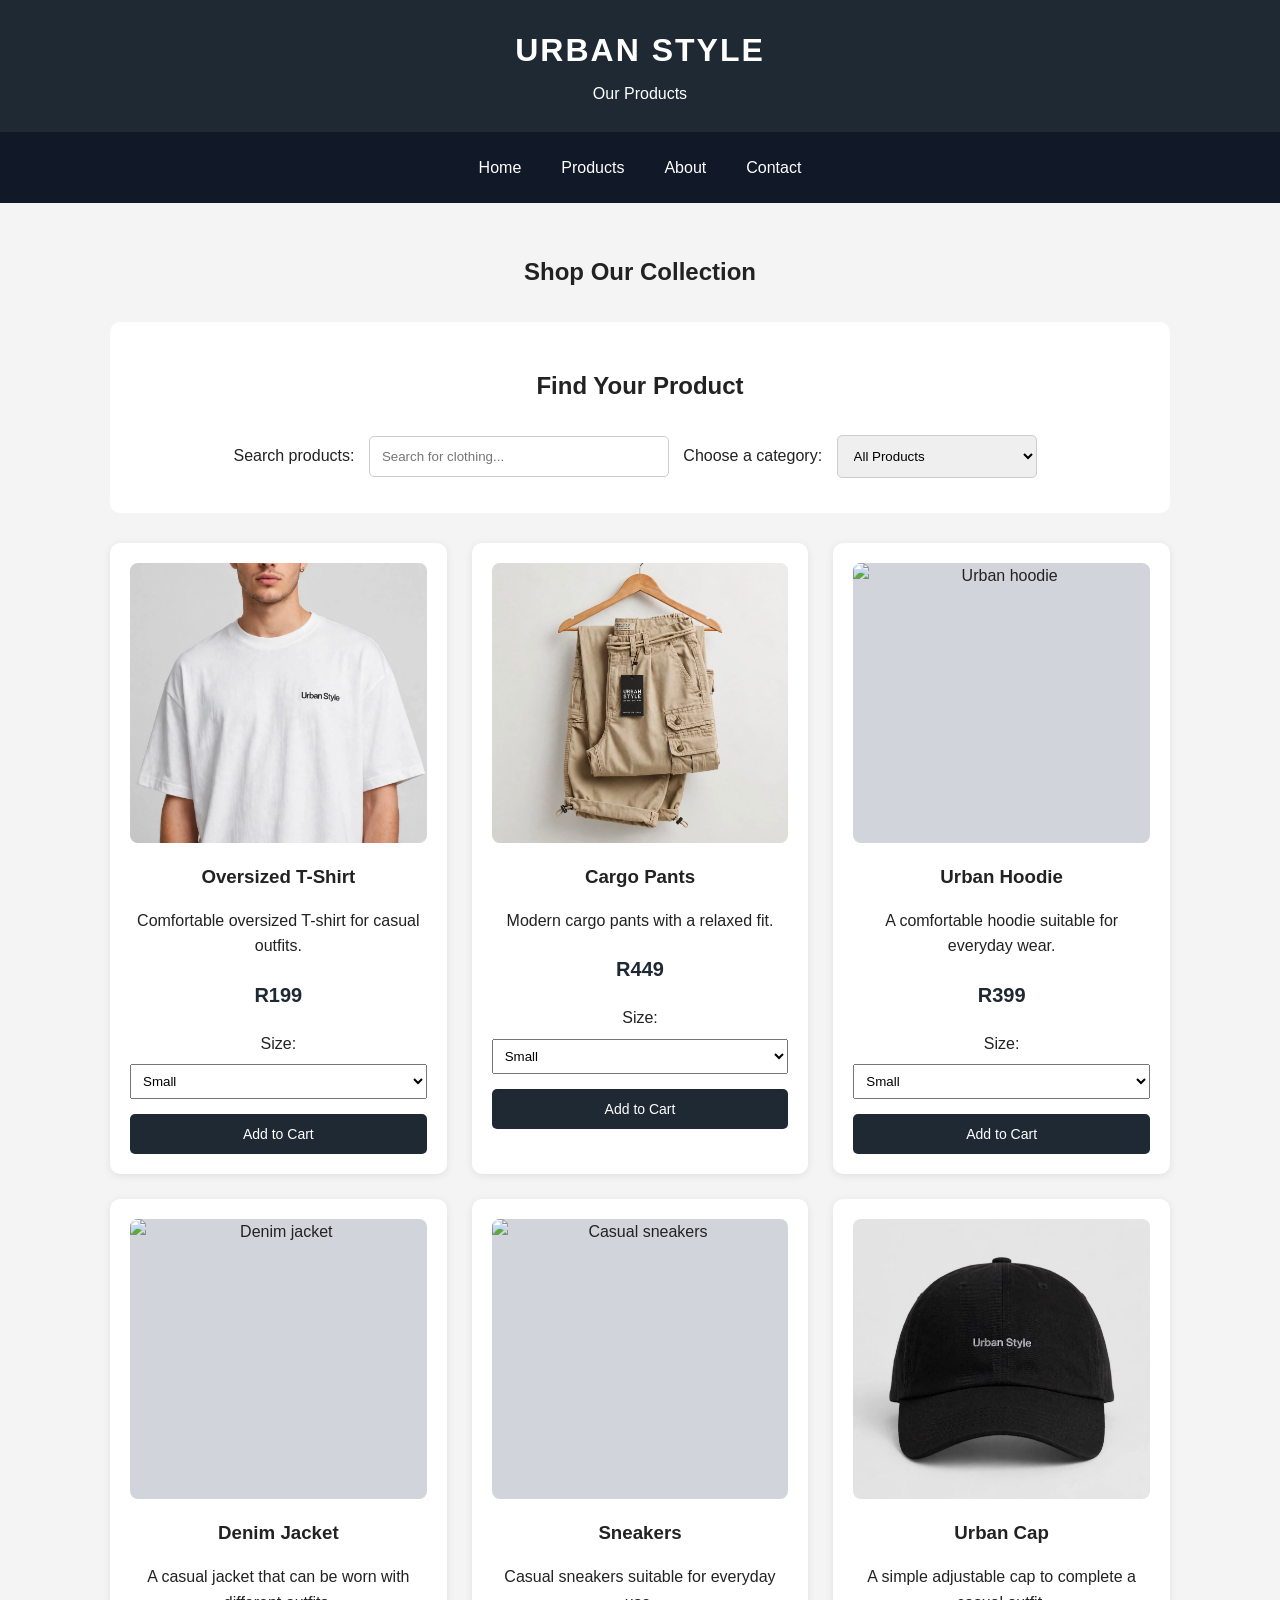
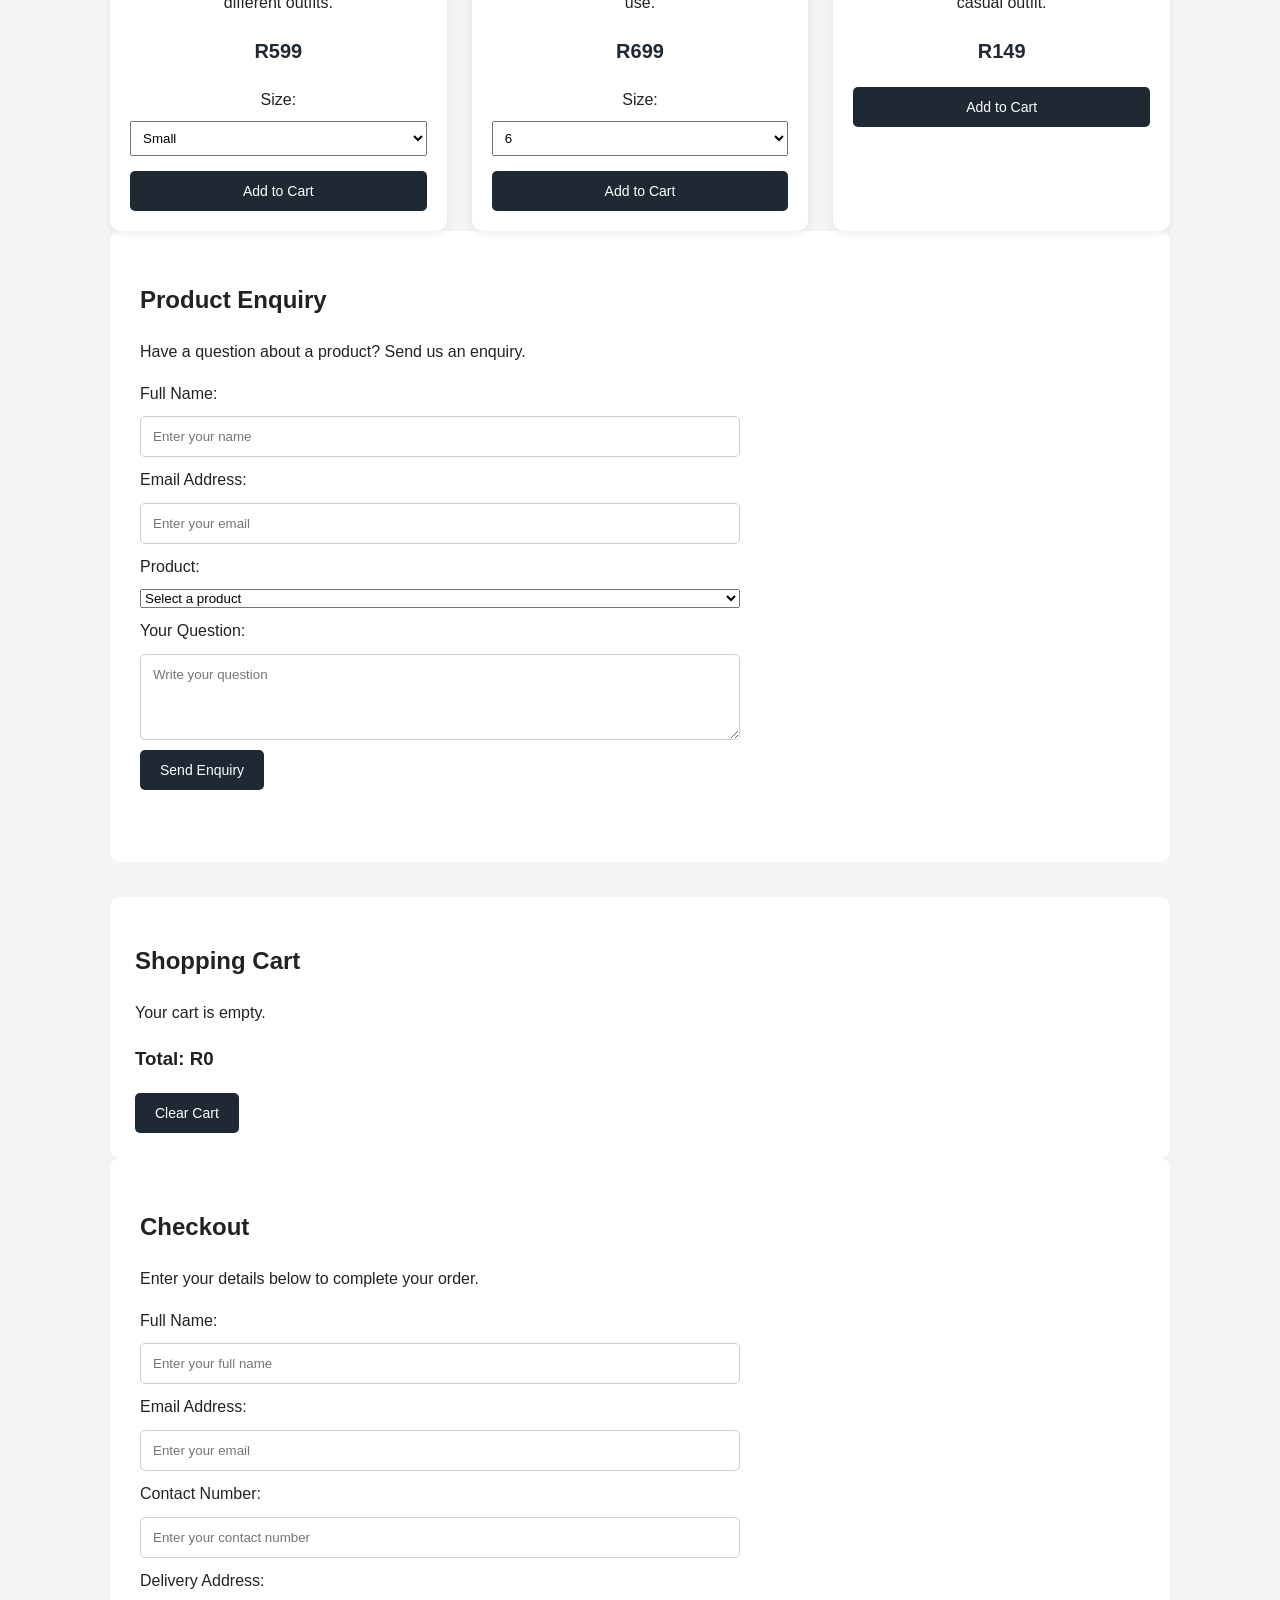
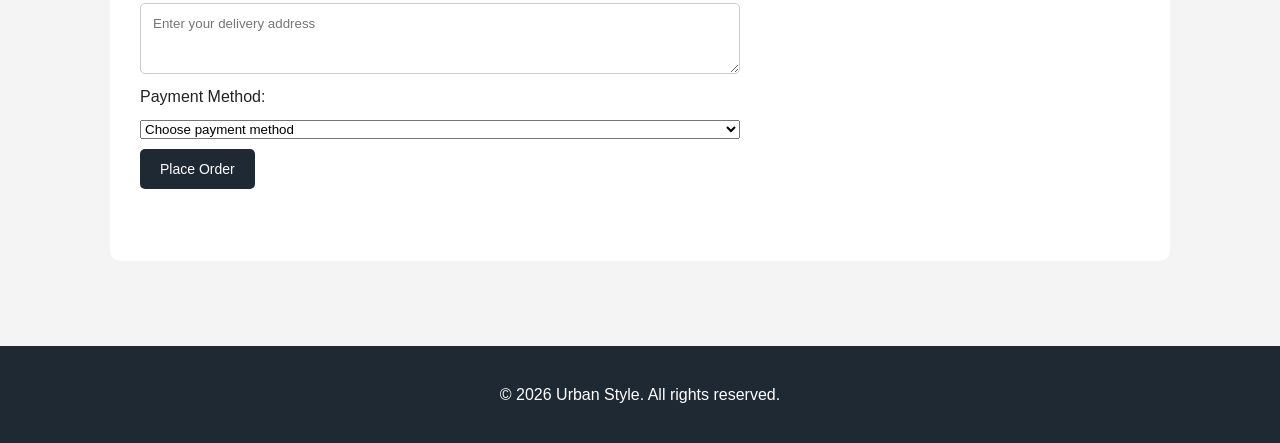
==== products.html @ 8ee0b099 "Add files via upload" ====
<!DOCTYPE html>
<html lang="en">
<head>
    <meta charset="UTF-8">
    <meta name="viewport" content="width=device-width, initial-scale=1.0">

    <title>Urban Style | Shop Urban Clothing</title>

    <meta name="description" content="Shop affordable urban clothing at Urban Style. Find T-shirts, cargo pants, hoodies, jackets, sneakers and caps.">

    <meta name="keywords" content="urban clothing, T-shirts, cargo pants, hoodies, sneakers, affordable fashion">

    <link rel="stylesheet" href="css/style.css">
</head>

<body>

<header>
    <h1>URBAN STYLE</h1>
    <p>Our Products</p>
</header>

<nav aria-label="Main navigation">
    <a href="index.html">Home</a>
    <a href="products.html">Products</a>
    <a href="about.html">About</a>
    <a href="contact.html">Contact</a>
</nav>

<main>

    <h2 class="page-title">Shop Our Collection</h2>

    <!-- Product Search and Filter -->
    <section class="product-search">
        <h2>Find Your Product</h2>

        <label for="searchInput">Search products:</label>
        <input type="text" id="searchInput"
               placeholder="Search for clothing...">

        <label for="categoryFilter">Choose a category:</label>
        <select id="categoryFilter">
            <option value="all">All Products</option>
            <option value="tops">Tops</option>
            <option value="bottoms">Bottoms</option>
            <option value="jackets">Jackets</option>
            <option value="shoes">Shoes</option>
            <option value="accessories">Accessories</option>
        </select>
    </section>

    <!-- Products -->
    <section class="product-grid" id="productGrid">

        <div class="product-card" data-category="tops">
            <div class="product-image">
                <img src="images/tshirt.jpeg" alt="Urban Style oversized T-shirt">
            </div>

            <h3>Oversized T-Shirt</h3>
            <p>Comfortable oversized T-shirt for casual outfits.</p>
            <p class="price">R199</p>

            <label for="size1">Size:</label>
            <select id="size1">
                <option>Small</option>
                <option>Medium</option>
                <option>Large</option>
                <option>XL</option>
            </select>

            <button type="button" onclick="addToCart('Oversized T-Shirt', 199, 'size1')">
                Add to Cart
            </button>
        </div>

        <div class="product-card" data-category="bottoms">
            <div class="product-image">
                <img src="images/cargo.jpeg" alt="Cargo pants">
            </div>

            <h3>Cargo Pants</h3>
            <p>Modern cargo pants with a relaxed fit.</p>
            <p class="price">R449</p>

            <label for="size2">Size:</label>
            <select id="size2">
                <option>Small</option>
                <option>Medium</option>
                <option>Large</option>
                <option>XL</option>
            </select>

            <button type="button" onclick="addToCart('Cargo Pants', 449, 'size2')">
                Add to Cart
            </button>
        </div>

        <div class="product-card" data-category="tops">
            <div class="product-image">
                <img src="images/hoodie.jpeg" alt="Urban hoodie">
            </div>

            <h3>Urban Hoodie</h3>
            <p>A comfortable hoodie suitable for everyday wear.</p>
            <p class="price">R399</p>

            <label for="size3">Size:</label>
            <select id="size3">
                <option>Small</option>
                <option>Medium</option>
                <option>Large</option>
                <option>XL</option>
            </select>

            <button type="button" onclick="addToCart('Urban Hoodie', 399, 'size3')">
                Add to Cart
            </button>
        </div>

        <div class="product-card" data-category="jackets">
            <div class="product-image">
                <img src="images/denim.jpeg" alt="Denim jacket">
            </div>

            <h3>Denim Jacket</h3>
            <p>A casual jacket that can be worn with different outfits.</p>
            <p class="price">R599</p>

            <label for="size4">Size:</label>
            <select id="size4">
                <option>Small</option>
                <option>Medium</option>
                <option>Large</option>
                <option>XL</option>
            </select>

            <button type="button" onclick="addToCart('Denim Jacket', 599, 'size4')">
                Add to Cart
            </button>
        </div>

        <div class="product-card" data-category="shoes">
            <div class="product-image">
                <img src="images/sneakers.jpeg" alt="Casual sneakers">
            </div>

            <h3>Sneakers</h3>
            <p>Casual sneakers suitable for everyday use.</p>
            <p class="price">R699</p>

            <label for="size5">Size:</label>
            <select id="size5">
                <option>6</option>
                <option>7</option>
                <option>8</option>
                <option>9</option>
                <option>10</option>
            </select>

            <button type="button" onclick="addToCart('Sneakers', 699, 'size5')">
                Add to Cart
            </button>
        </div>

        <div class="product-card" data-category="accessories">
            <div class="product-image">
                <img src="images/cap.jpeg" alt="Urban cap">
            </div>

            <h3>Urban Cap</h3>
            <p>A simple adjustable cap to complete a casual outfit.</p>
            <p class="price">R149</p>

            <button type="button" onclick="addToCart('Urban Cap', 149, '')">
                Add to Cart
            </button>
        </div>

    </section>

    <!-- Product Enquiry -->
    <section class="content">

        <h2>Product Enquiry</h2>
        <p>Have a question about a product? Send us an enquiry.</p>

        <form id="enquiryForm" onsubmit="submitEnquiry(event)">

            <label for="enquiryName">Full Name:</label>
            <input type="text" id="enquiryName"
                   placeholder="Enter your name" required>

            <label for="enquiryEmail">Email Address:</label>
            <input type="email" id="enquiryEmail"
                   placeholder="Enter your email" required>

            <label for="enquiryProduct">Product:</label>
            <select id="enquiryProduct" required>
                <option value="">Select a product</option>
                <option>Oversized T-Shirt</option>
                <option>Cargo Pants</option>
                <option>Urban Hoodie</option>
                <option>Denim Jacket</option>
                <option>Sneakers</option>
                <option>Urban Cap</option>
            </select>

            <label for="enquiryMessage">Your Question:</label>
            <textarea id="enquiryMessage" rows="4"
                      placeholder="Write your question" required></textarea>

            <button type="submit">Send Enquiry</button>

            <p id="enquiryResponse" role="status"></p>

        </form>

    </section>

    <!-- Shopping Cart -->
    <section class="cart">

        <h2>Shopping Cart</h2>

        <div id="cart-items">
            <p>Your cart is empty.</p>
        </div>

        <h3>Total: R<span id="cart-total">0</span></h3>

        <button type="button" onclick="clearCart()">Clear Cart</button>

    </section>

    <!-- Checkout Section -->
    <section class="content" id="checkout">

        <h2>Checkout</h2>
        <p>Enter your details below to complete your order.</p>

        <form id="checkoutForm" onsubmit="checkoutOrder(event)">

            <label for="customerName">Full Name:</label>
            <input type="text" id="customerName"
                   placeholder="Enter your full name" required>

            <label for="customerEmail">Email Address:</label>
            <input type="email" id="customerEmail"
                   placeholder="Enter your email" required>

            <label for="customerPhone">Contact Number:</label>
            <input type="tel" id="customerPhone"
                   placeholder="Enter your contact number" required>

            <label for="deliveryAddress">Delivery Address:</label>
            <textarea id="deliveryAddress" rows="3"
                      placeholder="Enter your delivery address" required></textarea>

            <label for="paymentMethod">Payment Method:</label>
            <select id="paymentMethod" required>
                <option value="">Choose payment method</option>
                <option value="Cash on Delivery">Cash on Delivery</option>
                <option value="EFT">EFT (Bank Transfer)</option>
            </select>

            <button type="submit">Place Order</button>

            <p id="checkoutResponse" role="status"></p>

        </form>

    </section>

</main>

<footer>
    <p>&copy; 2026 Urban Style. All rights reserved.</p>
</footer>

<script src="js/script.js"></script>

</body>
</html>
---- css/style.css ----
/* General page styling */

* {
    box-sizing: border-box;
}

body {
    margin: 0;
    font-family: Arial, sans-serif;
    background-color: #f4f4f4;
    color: #222;
    line-height: 1.6;
}

/* Header */

header {
    background-color: #1f2933;
    color: white;
    text-align: center;
    padding: 25px 15px;
}

header h1 {
    margin: 0;
    font-size: 32px;
    letter-spacing: 2px;
}

header p {
    margin: 5px 0 0;
}

/* Navigation */

nav {
    background-color: #111827;
    display: flex;
    justify-content: center;
    flex-wrap: wrap;
    gap: 10px;
    padding: 15px;
}

nav a {
    color: white;
    text-decoration: none;
    padding: 8px 15px;
    border-radius: 5px;
}

nav a:hover {
    background-color: #374151;
}

/* Main content */

main {
    max-width: 1100px;
    margin: auto;
    padding: 30px 20px;
}

.hero {
    background-color: white;
    text-align: center;
    padding: 60px 20px;
    border-radius: 10px;
    margin-bottom: 30px;
}

.hero h2 {
    font-size: 32px;
    margin-top: 0;
}

.content {
    background-color: white;
    padding: 30px;
    border-radius: 10px;
    margin-bottom: 25px;
}

.page-title {
    text-align: center;
    margin-bottom: 30px;
}

/* Buttons */

.button,
button {
    background-color: #1f2933;
    color: white;
    border: none;
    padding: 12px 20px;
    border-radius: 5px;
    cursor: pointer;
    text-decoration: none;
    display: inline-block;
    font-size: 14px;
}

button:hover,
.button:hover {
    background-color: #374151;
}

/* Product search */

.product-search {
    background-color: white;
    padding: 25px;
    margin-bottom: 30px;
    border-radius: 10px;
    text-align: center;
}

.product-search input,
.product-search select {
    padding: 12px;
    margin: 10px;
    border: 1px solid #ccc;
    border-radius: 5px;
    max-width: 100%;
}

.product-search input {
    width: 300px;
}

.product-search select {
    width: 200px;
}

/* Product grid */

.product-grid {
    display: grid;
    grid-template-columns: repeat(3, 1fr);
    gap: 25px;
}

.product-card {
    background-color: white;
    padding: 20px;
    border-radius: 10px;
    text-align: center;
    box-shadow: 0 2px 8px rgba(0, 0, 0, 0.08);
}

.product-image {
    background-color: #d1d5db;
    height: 280px;
    border-radius: 8px;
    margin-bottom: 15px;
    overflow: hidden;
    display: flex;
    align-items: center;
    justify-content: center;
}

.product-image img {
    width: 100%;
    height: 100%;
    object-fit: cover;
    display: block;
}

.product-card h3 {
    margin-bottom: 8px;
}

.price {
    font-size: 20px;
    font-weight: bold;
    color: #1f2933;
}

.product-card select {
    padding: 8px;
    margin: 8px 0 15px;
    width: 100%;
}

.product-card button {
    width: 100%;
}

/* Shopping cart */

.cart {
    background-color: white;
    padding: 25px;
    border-radius: 10px;
    margin-top: 35px;
}

.cart-item {
    display: flex;
    justify-content: space-between;
    align-items: center;
    gap: 10px;
    padding: 12px 0;
    border-bottom: 1px solid #ddd;
}

.quantity-controls button {
    padding: 5px 10px;
    margin: 0 3px;
}

/* Forms */

form {
    display: flex;
    flex-direction: column;
    gap: 10px;
    max-width: 600px;
}

input,
textarea {
    padding: 12px;
    border: 1px solid #ccc;
    border-radius: 5px;
    font-family: Arial, sans-serif;
}

form button {
    width: fit-content;
}

/* Footer */

footer {
    background-color: #1f2933;
    color: white;
    text-align: center;
    padding: 20px;
    margin-top: 30px;
}

/* Responsive design */

@media (max-width: 768px) {
    .product-grid {
        grid-template-columns: repeat(2, 1fr);
    }

    header h1 {
        font-size: 26px;
    }

    .hero h2 {
        font-size: 26px;
    }
}

@media (max-width: 480px) {
    nav {
        flex-direction: column;
        align-items: stretch;
        text-align: center;
    }

    .product-grid {
        grid-template-columns: 1fr;
    }

    main {
        padding: 20px 15px;
    }

    .hero {
        padding: 35px 15px;
    }

    .content {
        padding: 20px;
    }

    .cart-item {
        flex-direction: column;
        align-items: flex-start;
    }

    .product-search input,
    .product-search select {
        width: 100%;
        margin: 8px 0;
    }
}
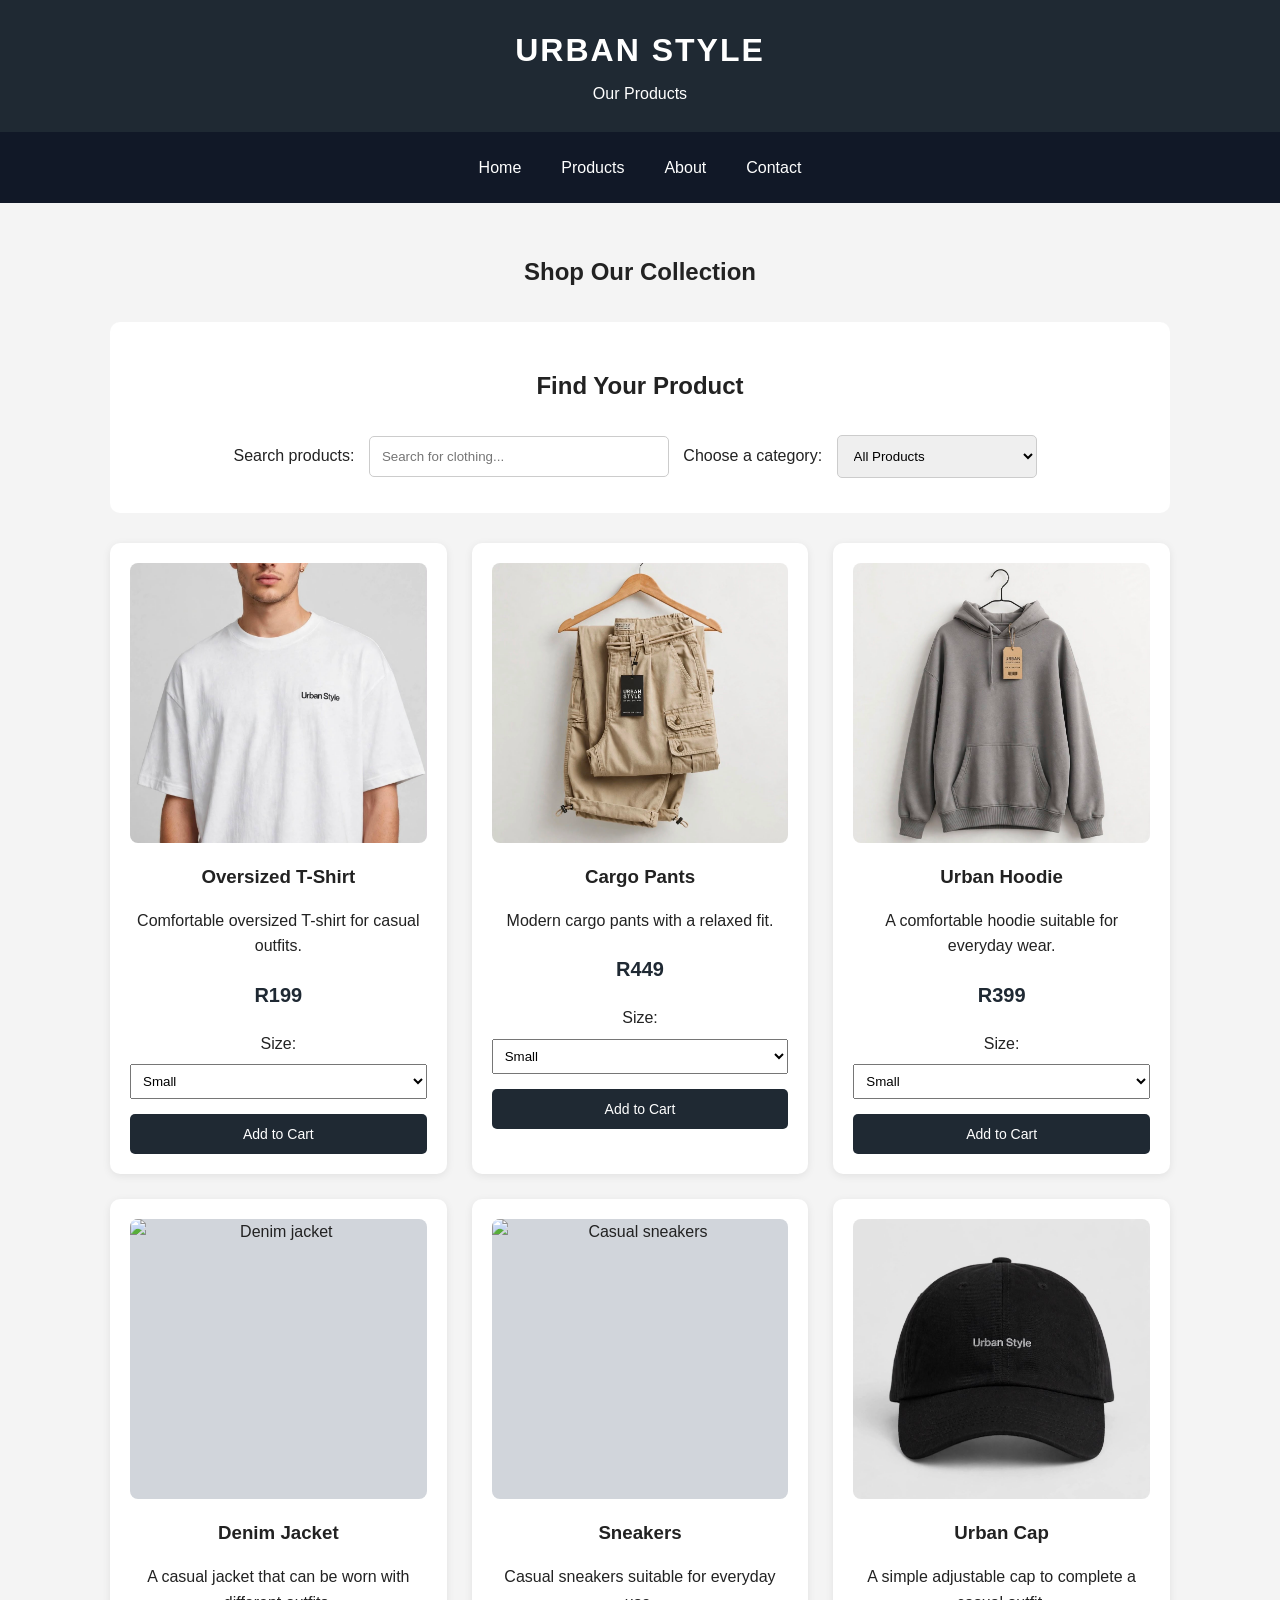
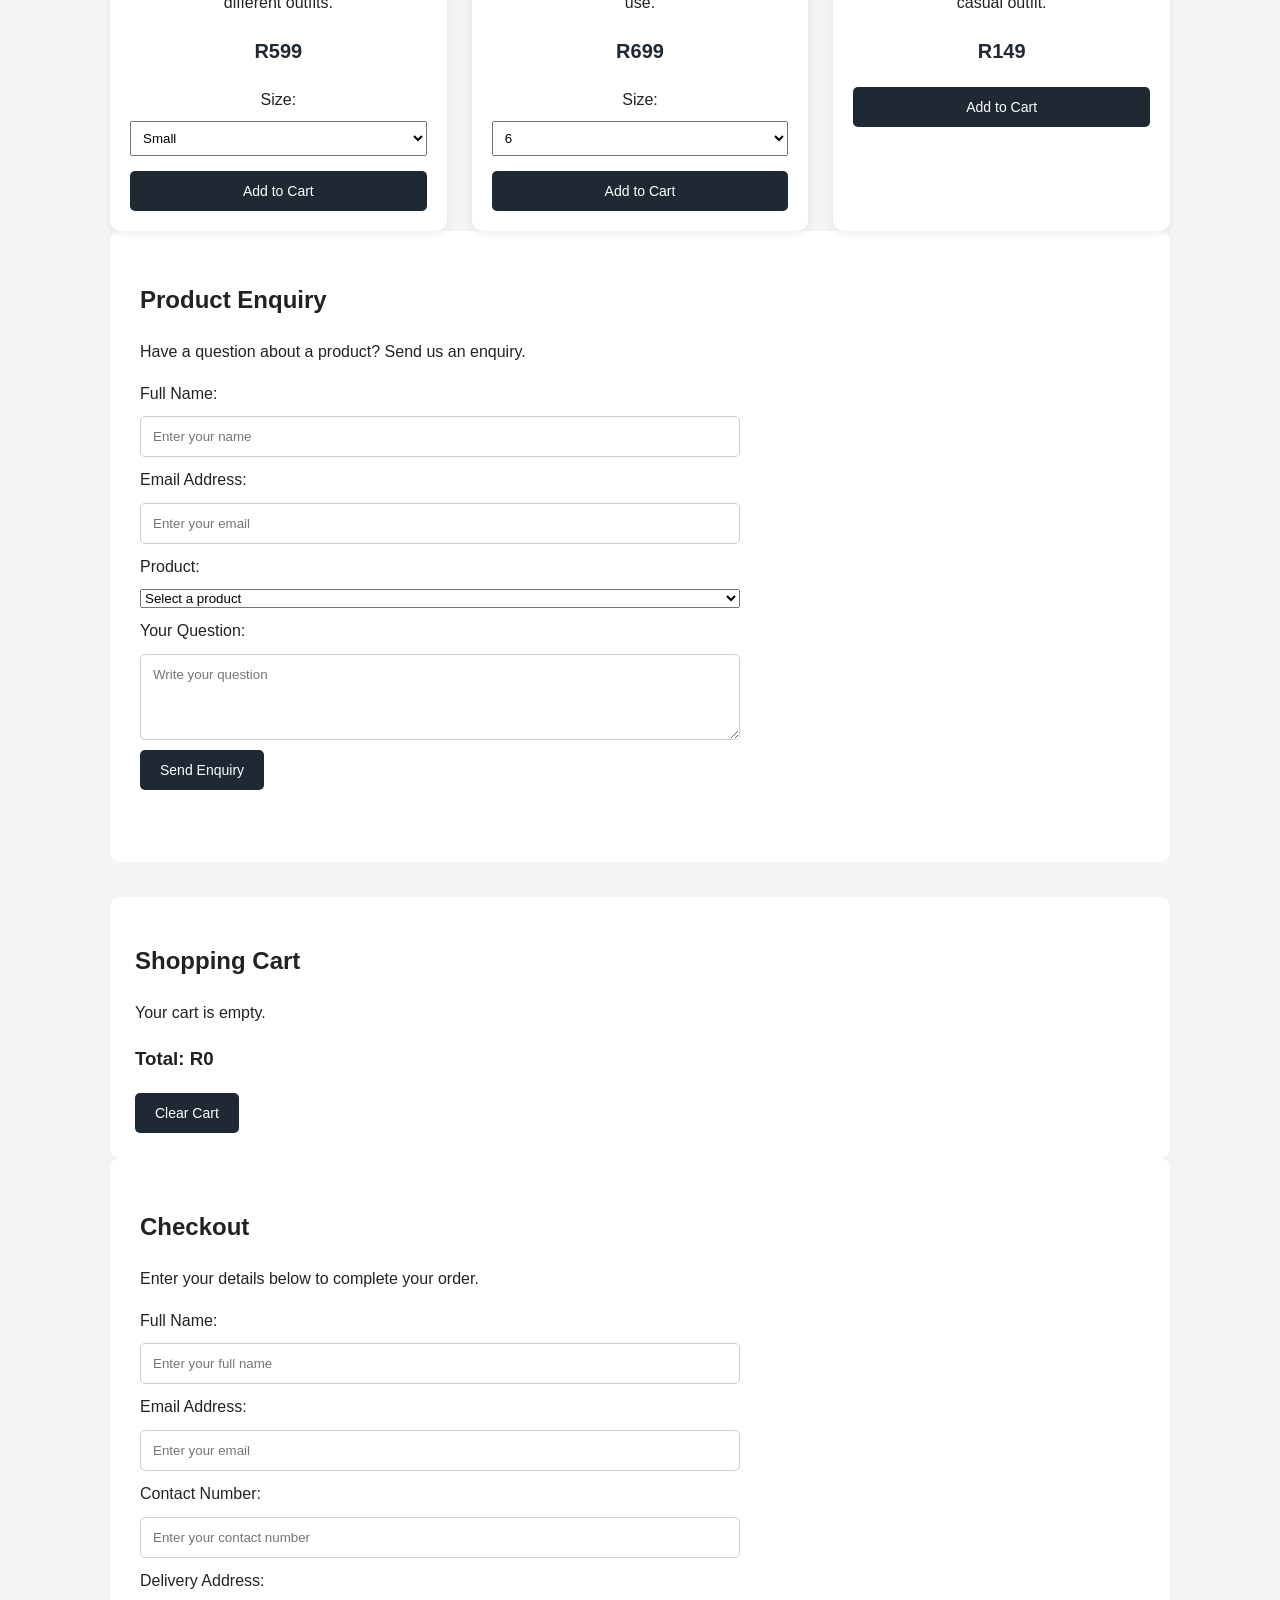
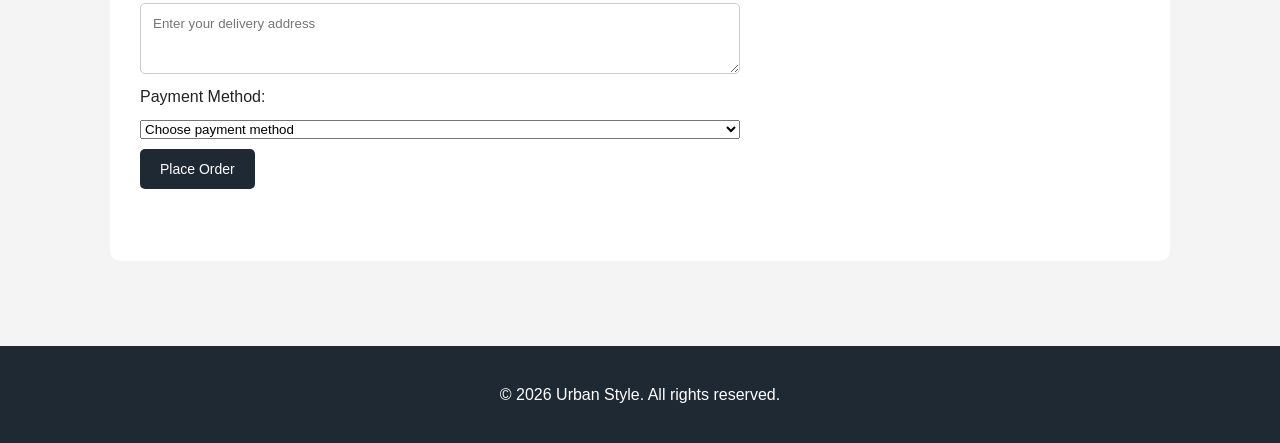
==== commit 9eca68cc: "Fix HTML encoding issues in products.html" ====
--- a/products.html
+++ b/products.html
@@ -99,7 +99,7 @@
 
         <div class="product-card" data-category="tops">
             <div class="product-image">
-                <img src="images/hoodie.jpeg" alt="Urban hoodie">
+                <img src="images/HOODIE.jpeg" alt="Urban hoodie">
             </div>
 
             <h3>Urban Hoodie</h3>
@@ -282,4 +282,4 @@
 <script src="js/script.js"></script>
 
 </body>
-</html>+</html>
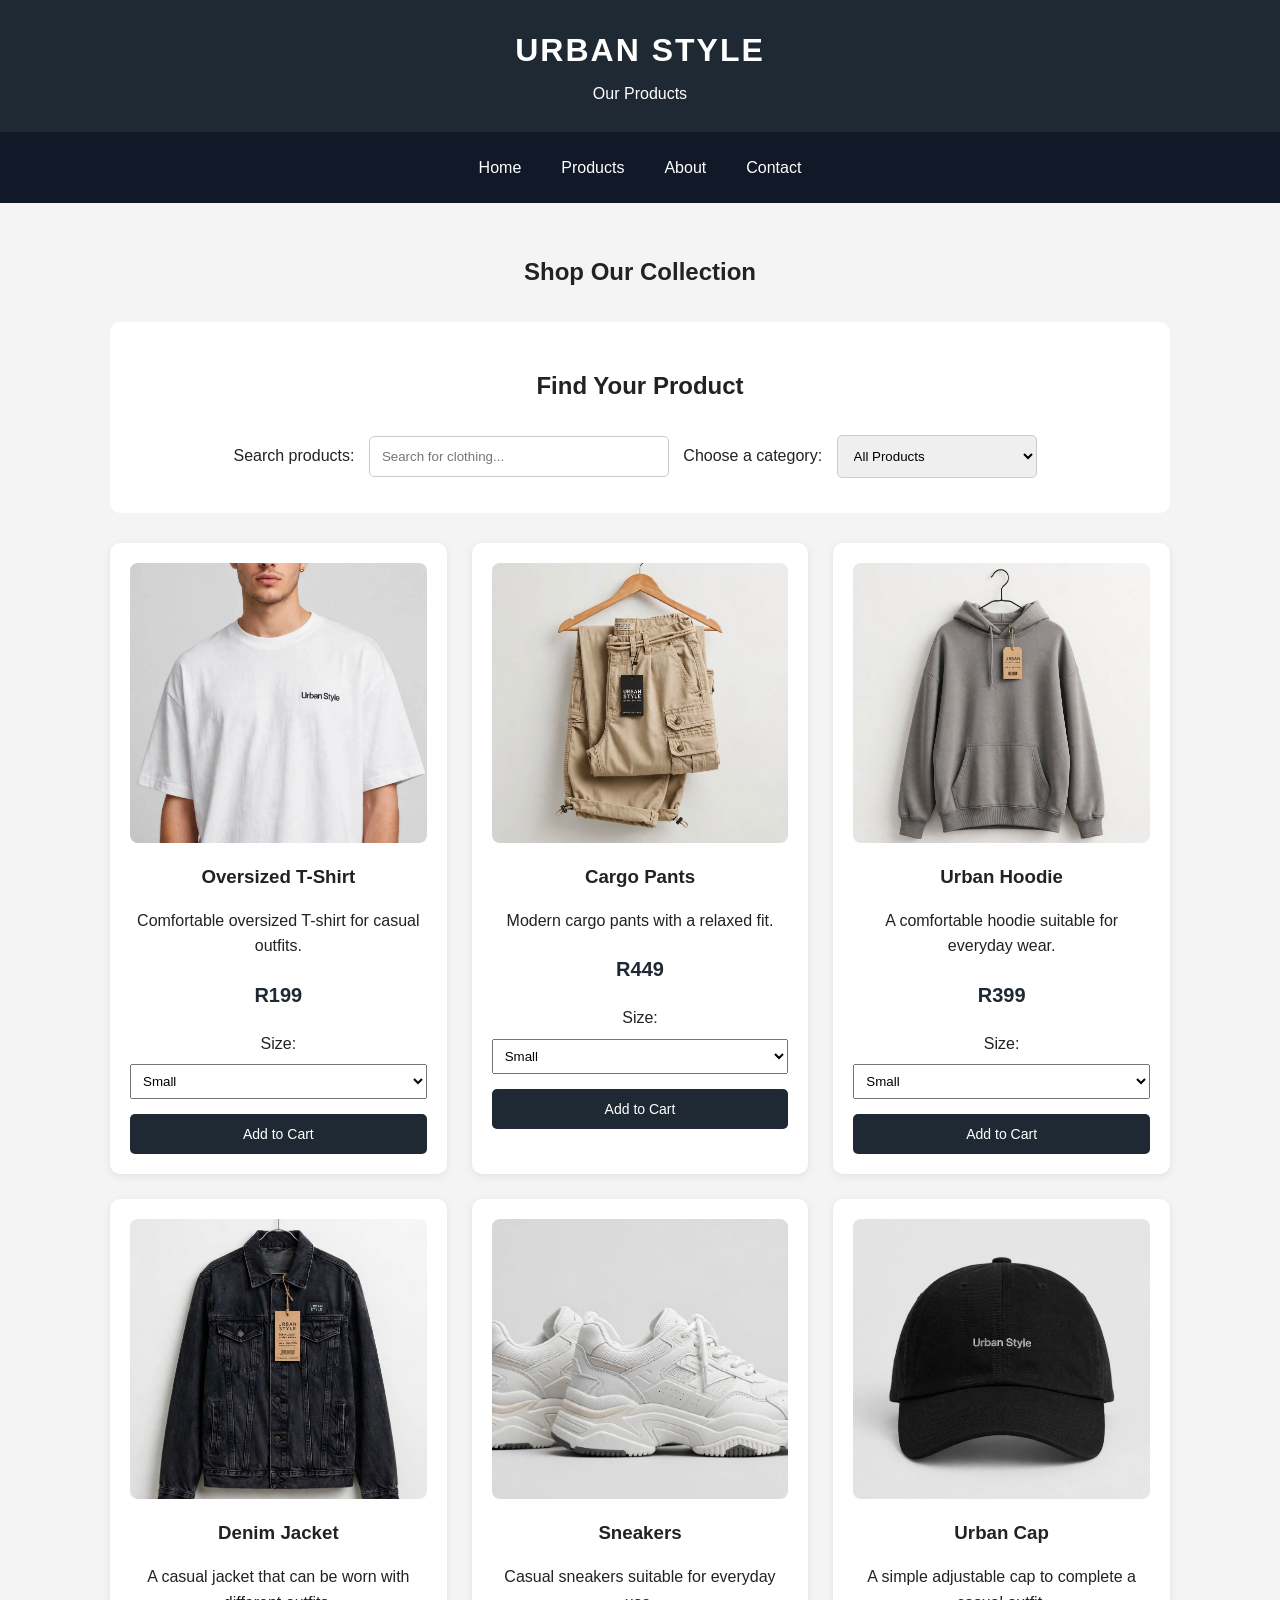
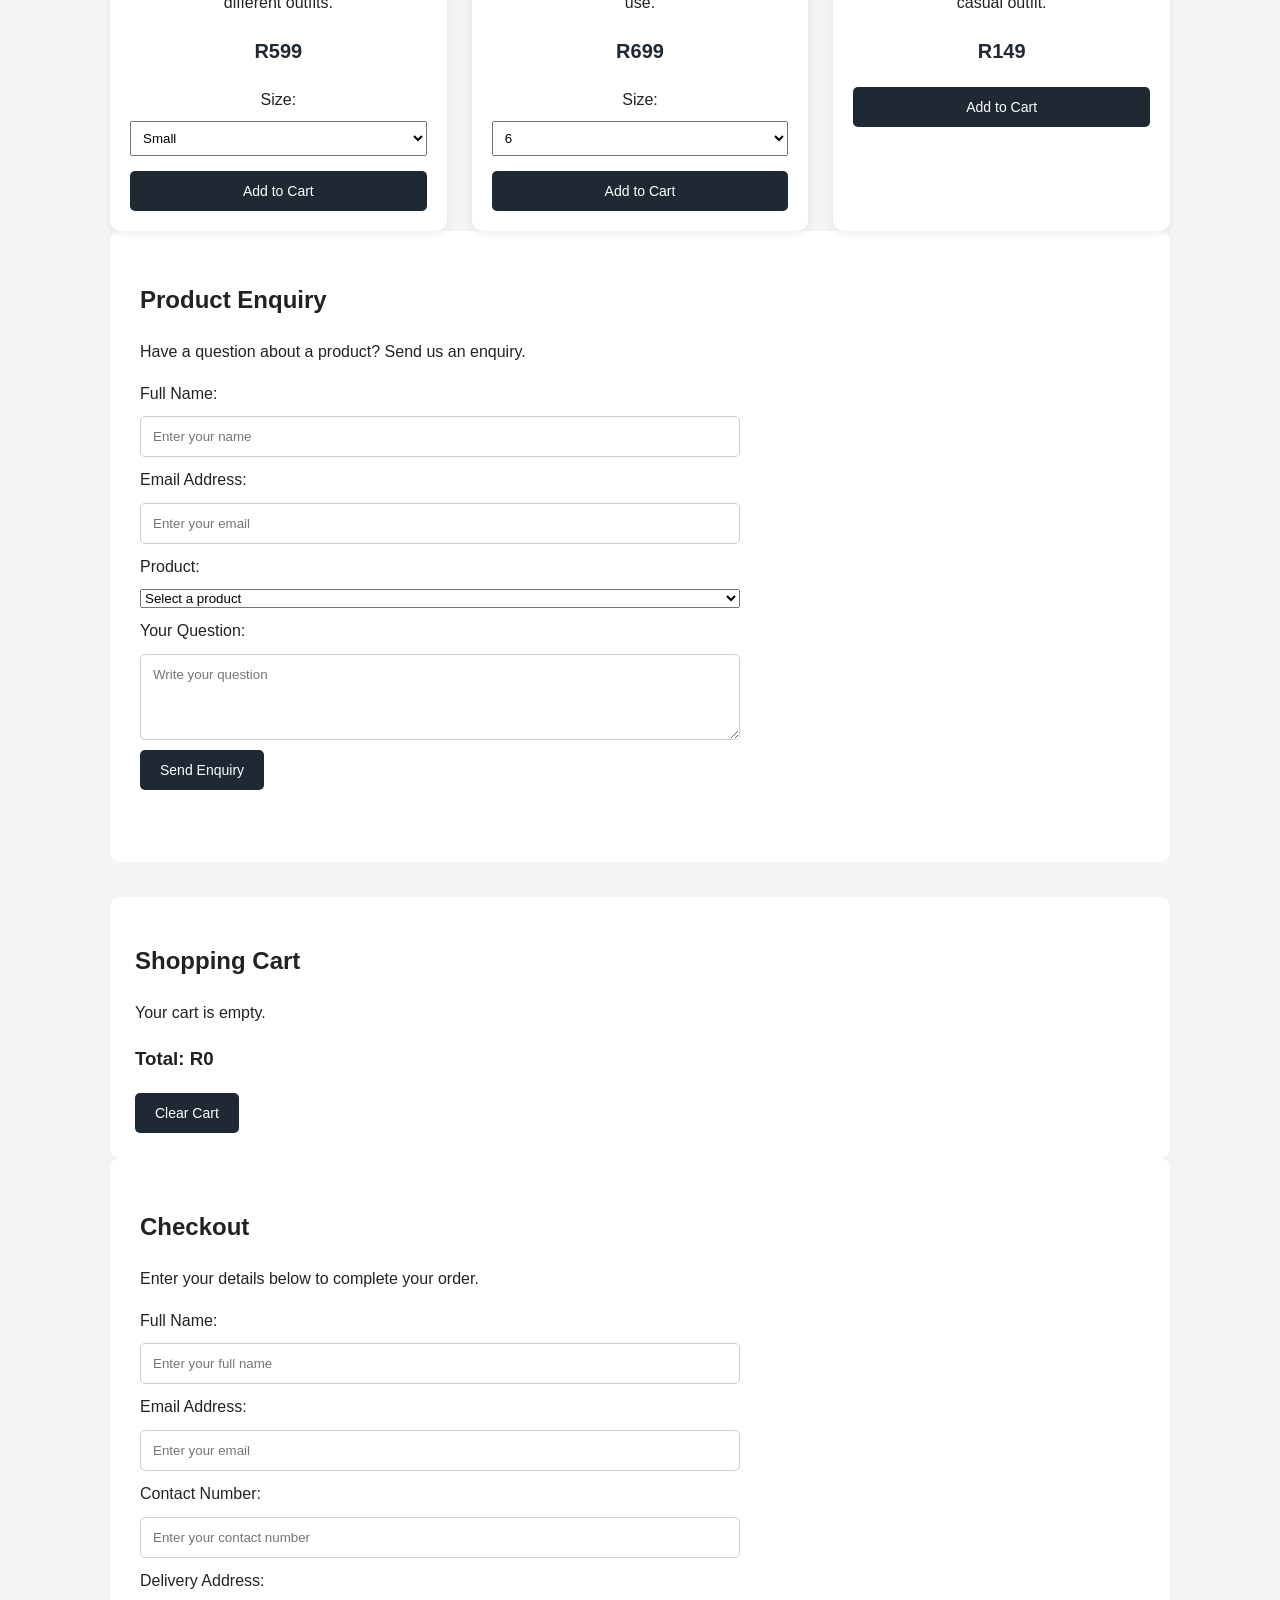
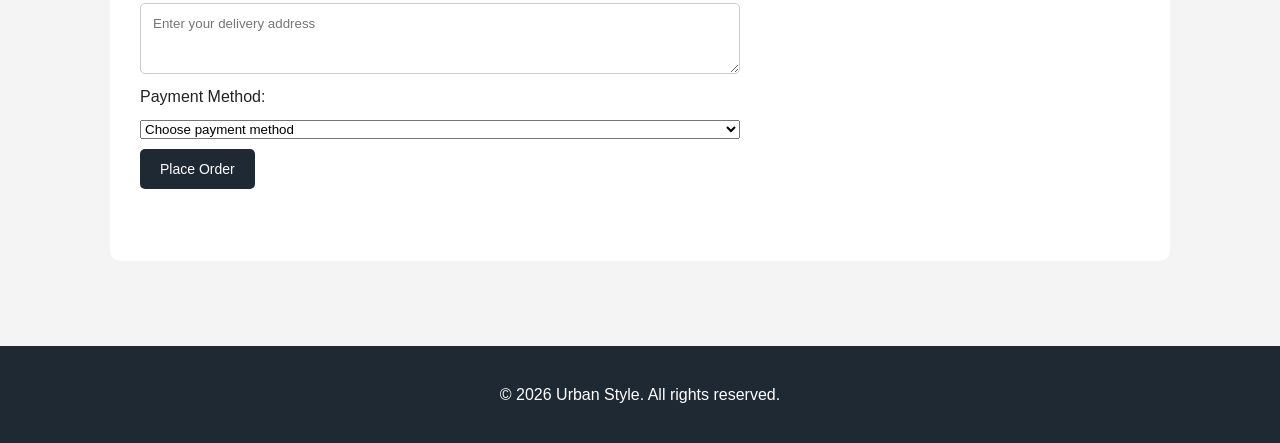
==== commit 384ca587: "Update products.html" ====
--- a/products.html
+++ b/products.html
@@ -121,7 +121,7 @@
 
         <div class="product-card" data-category="jackets">
             <div class="product-image">
-                <img src="images/denim.jpeg" alt="Denim jacket">
+                <img src="images/denim-jacket.jpeg" alt="Denim jacket">
             </div>
 
             <h3>Denim Jacket</h3>
@@ -143,7 +143,7 @@
 
         <div class="product-card" data-category="shoes">
             <div class="product-image">
-                <img src="images/sneakers.jpeg" alt="Casual sneakers">
+                <img src="images/Sneakers.jpeg" alt="Casual sneakers">
             </div>
 
             <h3>Sneakers</h3>
